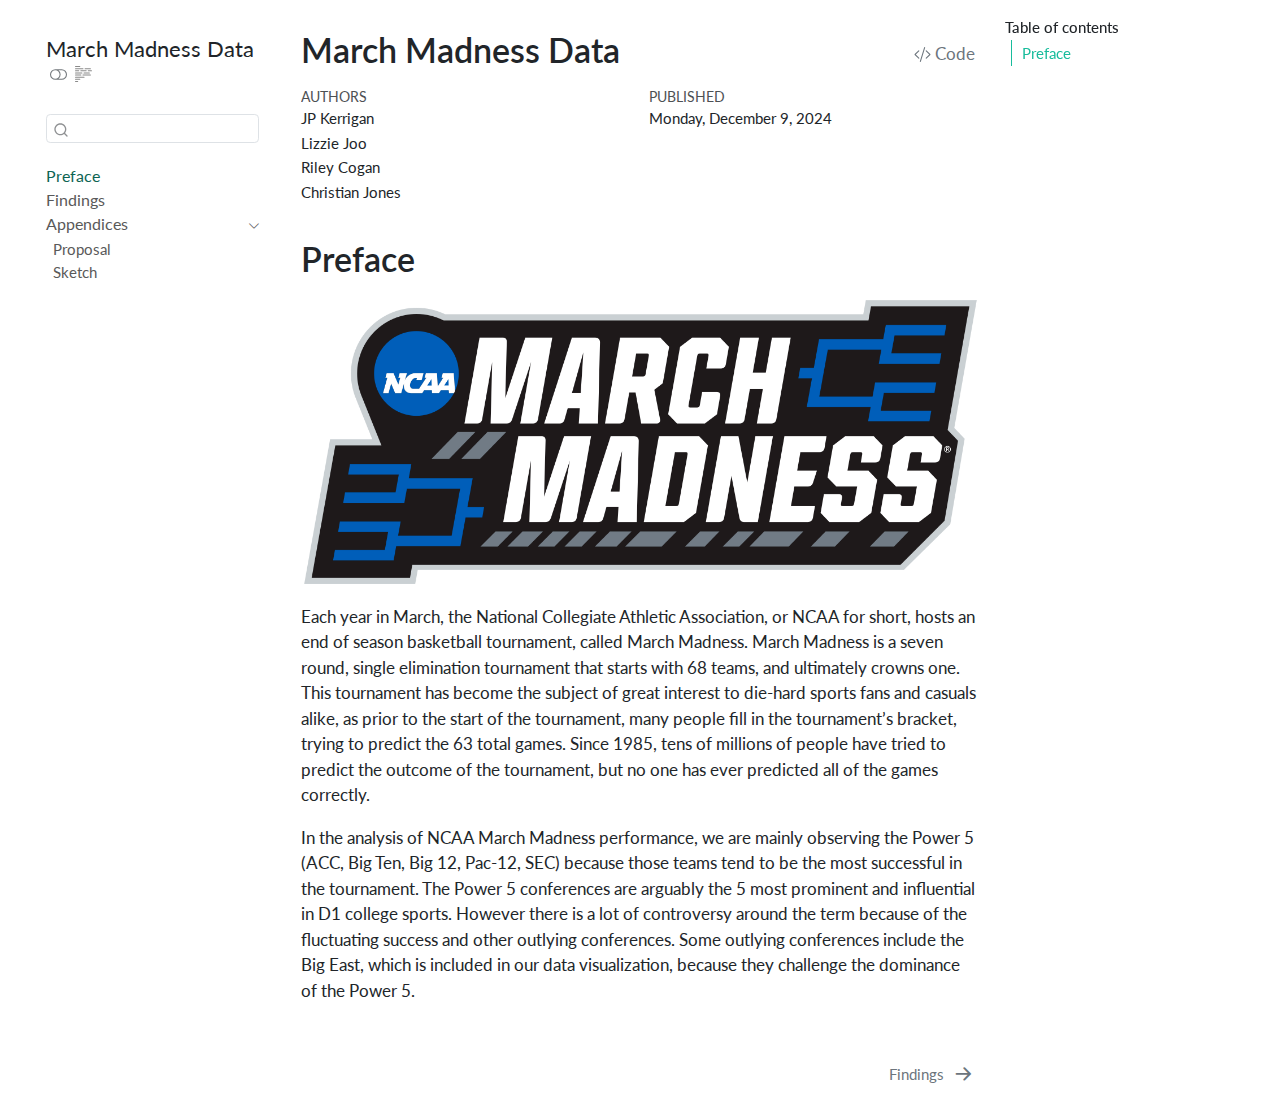
==== docs/index.html @ 15222c68 "final" ====
<!DOCTYPE html>
<html xmlns="http://www.w3.org/1999/xhtml" lang="en" xml:lang="en"><head>

<meta charset="utf-8">
<meta name="generator" content="quarto-1.5.57">

<meta name="viewport" content="width=device-width, initial-scale=1.0, user-scalable=yes">

<meta name="author" content="JP Kerrigan">
<meta name="author" content="Lizzie Joo">
<meta name="author" content="Riley Cogan">
<meta name="author" content="Christian Jones">

<title>March Madness Data</title>
<style>
code{white-space: pre-wrap;}
span.smallcaps{font-variant: small-caps;}
div.columns{display: flex; gap: min(4vw, 1.5em);}
div.column{flex: auto; overflow-x: auto;}
div.hanging-indent{margin-left: 1.5em; text-indent: -1.5em;}
ul.task-list{list-style: none;}
ul.task-list li input[type="checkbox"] {
  width: 0.8em;
  margin: 0 0.8em 0.2em -1em; /* quarto-specific, see https://github.com/quarto-dev/quarto-cli/issues/4556 */ 
  vertical-align: middle;
}
/* CSS for syntax highlighting */
pre > code.sourceCode { white-space: pre; position: relative; }
pre > code.sourceCode > span { line-height: 1.25; }
pre > code.sourceCode > span:empty { height: 1.2em; }
.sourceCode { overflow: visible; }
code.sourceCode > span { color: inherit; text-decoration: inherit; }
div.sourceCode { margin: 1em 0; }
pre.sourceCode { margin: 0; }
@media screen {
div.sourceCode { overflow: auto; }
}
@media print {
pre > code.sourceCode { white-space: pre-wrap; }
pre > code.sourceCode > span { display: inline-block; text-indent: -5em; padding-left: 5em; }
}
pre.numberSource code
  { counter-reset: source-line 0; }
pre.numberSource code > span
  { position: relative; left: -4em; counter-increment: source-line; }
pre.numberSource code > span > a:first-child::before
  { content: counter(source-line);
    position: relative; left: -1em; text-align: right; vertical-align: baseline;
    border: none; display: inline-block;
    -webkit-touch-callout: none; -webkit-user-select: none;
    -khtml-user-select: none; -moz-user-select: none;
    -ms-user-select: none; user-select: none;
    padding: 0 4px; width: 4em;
  }
pre.numberSource { margin-left: 3em;  padding-left: 4px; }
div.sourceCode
  {   }
@media screen {
pre > code.sourceCode > span > a:first-child::before { text-decoration: underline; }
}
</style>


<script src="site_libs/quarto-nav/quarto-nav.js"></script>
<script src="site_libs/quarto-nav/headroom.min.js"></script>
<script src="site_libs/clipboard/clipboard.min.js"></script>
<script src="site_libs/quarto-search/autocomplete.umd.js"></script>
<script src="site_libs/quarto-search/fuse.min.js"></script>
<script src="site_libs/quarto-search/quarto-search.js"></script>
<meta name="quarto:offset" content="./">
<link href="./report.html" rel="next">
<script src="site_libs/quarto-html/quarto.js"></script>
<script src="site_libs/quarto-html/popper.min.js"></script>
<script src="site_libs/quarto-html/tippy.umd.min.js"></script>
<script src="site_libs/quarto-html/anchor.min.js"></script>
<link href="site_libs/quarto-html/tippy.css" rel="stylesheet">
<link href="site_libs/quarto-html/quarto-syntax-highlighting.css" rel="stylesheet" class="quarto-color-scheme" id="quarto-text-highlighting-styles">
<link href="site_libs/quarto-html/quarto-syntax-highlighting-dark.css" rel="prefetch" class="quarto-color-scheme quarto-color-alternate" id="quarto-text-highlighting-styles">
<script src="site_libs/bootstrap/bootstrap.min.js"></script>
<link href="site_libs/bootstrap/bootstrap-icons.css" rel="stylesheet">
<link href="site_libs/bootstrap/bootstrap.min.css" rel="stylesheet" class="quarto-color-scheme" id="quarto-bootstrap" data-mode="light">
<link href="site_libs/bootstrap/bootstrap-dark.min.css" rel="prefetch" class="quarto-color-scheme quarto-color-alternate" id="quarto-bootstrap" data-mode="dark">
<script id="quarto-search-options" type="application/json">{
  "location": "sidebar",
  "copy-button": false,
  "collapse-after": 3,
  "panel-placement": "start",
  "type": "textbox",
  "limit": 50,
  "keyboard-shortcut": [
    "f",
    "/",
    "s"
  ],
  "show-item-context": false,
  "language": {
    "search-no-results-text": "No results",
    "search-matching-documents-text": "matching documents",
    "search-copy-link-title": "Copy link to search",
    "search-hide-matches-text": "Hide additional matches",
    "search-more-match-text": "more match in this document",
    "search-more-matches-text": "more matches in this document",
    "search-clear-button-title": "Clear",
    "search-text-placeholder": "",
    "search-detached-cancel-button-title": "Cancel",
    "search-submit-button-title": "Submit",
    "search-label": "Search"
  }
}</script>


</head>

<body class="nav-sidebar floating">

<div id="quarto-search-results"></div>
  <header id="quarto-header" class="headroom fixed-top">
  <nav class="quarto-secondary-nav">
    <div class="container-fluid d-flex">
      <button type="button" class="quarto-btn-toggle btn" data-bs-toggle="collapse" role="button" data-bs-target=".quarto-sidebar-collapse-item" aria-controls="quarto-sidebar" aria-expanded="false" aria-label="Toggle sidebar navigation" onclick="if (window.quartoToggleHeadroom) { window.quartoToggleHeadroom(); }">
        <i class="bi bi-layout-text-sidebar-reverse"></i>
      </button>
        <nav class="quarto-page-breadcrumbs" aria-label="breadcrumb"><ol class="breadcrumb"><li class="breadcrumb-item"><a href="./index.html">Preface</a></li></ol></nav>
        <a class="flex-grow-1" role="navigation" data-bs-toggle="collapse" data-bs-target=".quarto-sidebar-collapse-item" aria-controls="quarto-sidebar" aria-expanded="false" aria-label="Toggle sidebar navigation" onclick="if (window.quartoToggleHeadroom) { window.quartoToggleHeadroom(); }">      
        </a>
      <button type="button" class="btn quarto-search-button" aria-label="Search" onclick="window.quartoOpenSearch();">
        <i class="bi bi-search"></i>
      </button>
    </div>
  </nav>
</header>
<!-- content -->
<div id="quarto-content" class="quarto-container page-columns page-rows-contents page-layout-article">
<!-- sidebar -->
  <nav id="quarto-sidebar" class="sidebar collapse collapse-horizontal quarto-sidebar-collapse-item sidebar-navigation floating overflow-auto">
    <div class="pt-lg-2 mt-2 text-left sidebar-header">
    <div class="sidebar-title mb-0 py-0">
      <a href="./">March Madness Data</a> 
        <div class="sidebar-tools-main">
  <a href="" class="quarto-color-scheme-toggle quarto-navigation-tool  px-1" onclick="window.quartoToggleColorScheme(); return false;" title="Toggle dark mode"><i class="bi"></i></a>
  <a href="" class="quarto-reader-toggle quarto-navigation-tool px-1" onclick="window.quartoToggleReader(); return false;" title="Toggle reader mode">
  <div class="quarto-reader-toggle-btn">
  <i class="bi"></i>
  </div>
</a>
</div>
    </div>
      </div>
        <div class="mt-2 flex-shrink-0 align-items-center">
        <div class="sidebar-search">
        <div id="quarto-search" class="" title="Search"></div>
        </div>
        </div>
    <div class="sidebar-menu-container"> 
    <ul class="list-unstyled mt-1">
        <li class="sidebar-item">
  <div class="sidebar-item-container"> 
  <a href="./index.html" class="sidebar-item-text sidebar-link active">
 <span class="menu-text">Preface</span></a>
  </div>
</li>
        <li class="sidebar-item">
  <div class="sidebar-item-container"> 
  <a href="./report.html" class="sidebar-item-text sidebar-link">
 <span class="menu-text">Findings</span></a>
  </div>
</li>
        <li class="sidebar-item sidebar-item-section">
      <div class="sidebar-item-container"> 
            <a class="sidebar-item-text sidebar-link text-start" data-bs-toggle="collapse" data-bs-target="#quarto-sidebar-section-1" role="navigation" aria-expanded="true">
 <span class="menu-text">Appendices</span></a>
          <a class="sidebar-item-toggle text-start" data-bs-toggle="collapse" data-bs-target="#quarto-sidebar-section-1" role="navigation" aria-expanded="true" aria-label="Toggle section">
            <i class="bi bi-chevron-right ms-2"></i>
          </a> 
      </div>
      <ul id="quarto-sidebar-section-1" class="collapse list-unstyled sidebar-section depth1 show">  
          <li class="sidebar-item">
  <div class="sidebar-item-container"> 
  <a href="./proposal.html" class="sidebar-item-text sidebar-link">
 <span class="menu-text">Proposal</span></a>
  </div>
</li>
          <li class="sidebar-item">
  <div class="sidebar-item-container"> 
  <a href="./sketch.html" class="sidebar-item-text sidebar-link">
 <span class="menu-text">Sketch</span></a>
  </div>
</li>
      </ul>
  </li>
    </ul>
    </div>
</nav>
<div id="quarto-sidebar-glass" class="quarto-sidebar-collapse-item" data-bs-toggle="collapse" data-bs-target=".quarto-sidebar-collapse-item"></div>
<!-- margin-sidebar -->
    <div id="quarto-margin-sidebar" class="sidebar margin-sidebar">
        <nav id="TOC" role="doc-toc" class="toc-active">
    <h2 id="toc-title">Table of contents</h2>
   
  <ul>
  <li><a href="#preface" id="toc-preface" class="nav-link active" data-scroll-target="#preface">Preface</a></li>
  </ul>
</nav>
    </div>
<!-- main -->
<main class="content" id="quarto-document-content">

<header id="title-block-header" class="quarto-title-block default">
<div class="quarto-title">
<div class="quarto-title-block"><div><h1 class="title">March Madness Data</h1><button type="button" class="btn code-tools-button" id="quarto-code-tools-source"><i class="bi"></i> Code</button></div></div>
</div>



<div class="quarto-title-meta">

    <div>
    <div class="quarto-title-meta-heading">Authors</div>
    <div class="quarto-title-meta-contents">
             <p>JP Kerrigan </p>
             <p>Lizzie Joo </p>
             <p>Riley Cogan </p>
             <p>Christian Jones </p>
          </div>
  </div>
    
    <div>
    <div class="quarto-title-meta-heading">Published</div>
    <div class="quarto-title-meta-contents">
      <p class="date">Monday, December 9, 2024</p>
    </div>
  </div>
  
    
  </div>
  


</header>


<section id="preface" class="level1 unnumbered">
<h1 class="unnumbered">Preface</h1>
<p><img src="madness.png" class="img-fluid"></p>
<p>Each year in March, the National Collegiate Athletic Association, or NCAA for short, hosts an end of season basketball tournament, called March Madness. March Madness is a seven round, single elimination tournament that starts with 68 teams, and ultimately crowns one. This tournament has become the subject of great interest to die-hard sports fans and casuals alike, as prior to the start of the tournament, many people fill in the tournament’s bracket, trying to predict the 63 total games. Since 1985, tens of millions of people have tried to predict the outcome of the tournament, but no one has ever predicted all of the games correctly.</p>
<p>In the analysis of NCAA March Madness performance, we are mainly observing the Power 5 (ACC, Big Ten, Big 12, Pac-12, SEC) because those teams tend to be the most successful in the tournament. The Power 5 conferences are arguably the 5 most prominent and influential in D1 college sports. However there is a lot of controversy around the term because of the fluctuating success and other outlying conferences. Some outlying conferences include the Big East, which is included in our data visualization, because they challenge the dominance of the Power 5.</p>


<!-- -->

</section>

</main> <!-- /main -->
<script id="quarto-html-after-body" type="application/javascript">
window.document.addEventListener("DOMContentLoaded", function (event) {
  const toggleBodyColorMode = (bsSheetEl) => {
    const mode = bsSheetEl.getAttribute("data-mode");
    const bodyEl = window.document.querySelector("body");
    if (mode === "dark") {
      bodyEl.classList.add("quarto-dark");
      bodyEl.classList.remove("quarto-light");
    } else {
      bodyEl.classList.add("quarto-light");
      bodyEl.classList.remove("quarto-dark");
    }
  }
  const toggleBodyColorPrimary = () => {
    const bsSheetEl = window.document.querySelector("link#quarto-bootstrap");
    if (bsSheetEl) {
      toggleBodyColorMode(bsSheetEl);
    }
  }
  toggleBodyColorPrimary();  
  const disableStylesheet = (stylesheets) => {
    for (let i=0; i < stylesheets.length; i++) {
      const stylesheet = stylesheets[i];
      stylesheet.rel = 'prefetch';
    }
  }
  const enableStylesheet = (stylesheets) => {
    for (let i=0; i < stylesheets.length; i++) {
      const stylesheet = stylesheets[i];
      stylesheet.rel = 'stylesheet';
    }
  }
  const manageTransitions = (selector, allowTransitions) => {
    const els = window.document.querySelectorAll(selector);
    for (let i=0; i < els.length; i++) {
      const el = els[i];
      if (allowTransitions) {
        el.classList.remove('notransition');
      } else {
        el.classList.add('notransition');
      }
    }
  }
  const toggleGiscusIfUsed = (isAlternate, darkModeDefault) => {
    const baseTheme = document.querySelector('#giscus-base-theme')?.value ?? 'light';
    const alternateTheme = document.querySelector('#giscus-alt-theme')?.value ?? 'dark';
    let newTheme = '';
    if(darkModeDefault) {
      newTheme = isAlternate ? baseTheme : alternateTheme;
    } else {
      newTheme = isAlternate ? alternateTheme : baseTheme;
    }
    const changeGiscusTheme = () => {
      // From: https://github.com/giscus/giscus/issues/336
      const sendMessage = (message) => {
        const iframe = document.querySelector('iframe.giscus-frame');
        if (!iframe) return;
        iframe.contentWindow.postMessage({ giscus: message }, 'https://giscus.app');
      }
      sendMessage({
        setConfig: {
          theme: newTheme
        }
      });
    }
    const isGiscussLoaded = window.document.querySelector('iframe.giscus-frame') !== null;
    if (isGiscussLoaded) {
      changeGiscusTheme();
    }
  }
  const toggleColorMode = (alternate) => {
    // Switch the stylesheets
    const alternateStylesheets = window.document.querySelectorAll('link.quarto-color-scheme.quarto-color-alternate');
    manageTransitions('#quarto-margin-sidebar .nav-link', false);
    if (alternate) {
      enableStylesheet(alternateStylesheets);
      for (const sheetNode of alternateStylesheets) {
        if (sheetNode.id === "quarto-bootstrap") {
          toggleBodyColorMode(sheetNode);
        }
      }
    } else {
      disableStylesheet(alternateStylesheets);
      toggleBodyColorPrimary();
    }
    manageTransitions('#quarto-margin-sidebar .nav-link', true);
    // Switch the toggles
    const toggles = window.document.querySelectorAll('.quarto-color-scheme-toggle');
    for (let i=0; i < toggles.length; i++) {
      const toggle = toggles[i];
      if (toggle) {
        if (alternate) {
          toggle.classList.add("alternate");     
        } else {
          toggle.classList.remove("alternate");
        }
      }
    }
    // Hack to workaround the fact that safari doesn't
    // properly recolor the scrollbar when toggling (#1455)
    if (navigator.userAgent.indexOf('Safari') > 0 && navigator.userAgent.indexOf('Chrome') == -1) {
      manageTransitions("body", false);
      window.scrollTo(0, 1);
      setTimeout(() => {
        window.scrollTo(0, 0);
        manageTransitions("body", true);
      }, 40);  
    }
  }
  const isFileUrl = () => { 
    return window.location.protocol === 'file:';
  }
  const hasAlternateSentinel = () => {  
    let styleSentinel = getColorSchemeSentinel();
    if (styleSentinel !== null) {
      return styleSentinel === "alternate";
    } else {
      return false;
    }
  }
  const setStyleSentinel = (alternate) => {
    const value = alternate ? "alternate" : "default";
    if (!isFileUrl()) {
      window.localStorage.setItem("quarto-color-scheme", value);
    } else {
      localAlternateSentinel = value;
    }
  }
  const getColorSchemeSentinel = () => {
    if (!isFileUrl()) {
      const storageValue = window.localStorage.getItem("quarto-color-scheme");
      return storageValue != null ? storageValue : localAlternateSentinel;
    } else {
      return localAlternateSentinel;
    }
  }
  const darkModeDefault = false;
  let localAlternateSentinel = darkModeDefault ? 'alternate' : 'default';
  // Dark / light mode switch
  window.quartoToggleColorScheme = () => {
    // Read the current dark / light value 
    let toAlternate = !hasAlternateSentinel();
    toggleColorMode(toAlternate);
    setStyleSentinel(toAlternate);
    toggleGiscusIfUsed(toAlternate, darkModeDefault);
  };
  // Ensure there is a toggle, if there isn't float one in the top right
  if (window.document.querySelector('.quarto-color-scheme-toggle') === null) {
    const a = window.document.createElement('a');
    a.classList.add('top-right');
    a.classList.add('quarto-color-scheme-toggle');
    a.href = "";
    a.onclick = function() { try { window.quartoToggleColorScheme(); } catch {} return false; };
    const i = window.document.createElement("i");
    i.classList.add('bi');
    a.appendChild(i);
    window.document.body.appendChild(a);
  }
  // Switch to dark mode if need be
  if (hasAlternateSentinel()) {
    toggleColorMode(true);
  } else {
    toggleColorMode(false);
  }
  const icon = "";
  const anchorJS = new window.AnchorJS();
  anchorJS.options = {
    placement: 'right',
    icon: icon
  };
  anchorJS.add('.anchored');
  const isCodeAnnotation = (el) => {
    for (const clz of el.classList) {
      if (clz.startsWith('code-annotation-')) {                     
        return true;
      }
    }
    return false;
  }
  const onCopySuccess = function(e) {
    // button target
    const button = e.trigger;
    // don't keep focus
    button.blur();
    // flash "checked"
    button.classList.add('code-copy-button-checked');
    var currentTitle = button.getAttribute("title");
    button.setAttribute("title", "Copied!");
    let tooltip;
    if (window.bootstrap) {
      button.setAttribute("data-bs-toggle", "tooltip");
      button.setAttribute("data-bs-placement", "left");
      button.setAttribute("data-bs-title", "Copied!");
      tooltip = new bootstrap.Tooltip(button, 
        { trigger: "manual", 
          customClass: "code-copy-button-tooltip",
          offset: [0, -8]});
      tooltip.show();    
    }
    setTimeout(function() {
      if (tooltip) {
        tooltip.hide();
        button.removeAttribute("data-bs-title");
        button.removeAttribute("data-bs-toggle");
        button.removeAttribute("data-bs-placement");
      }
      button.setAttribute("title", currentTitle);
      button.classList.remove('code-copy-button-checked');
    }, 1000);
    // clear code selection
    e.clearSelection();
  }
  const getTextToCopy = function(trigger) {
      const codeEl = trigger.previousElementSibling.cloneNode(true);
      for (const childEl of codeEl.children) {
        if (isCodeAnnotation(childEl)) {
          childEl.remove();
        }
      }
      return codeEl.innerText;
  }
  const clipboard = new window.ClipboardJS('.code-copy-button:not([data-in-quarto-modal])', {
    text: getTextToCopy
  });
  clipboard.on('success', onCopySuccess);
  if (window.document.getElementById('quarto-embedded-source-code-modal')) {
    // For code content inside modals, clipBoardJS needs to be initialized with a container option
    // TODO: Check when it could be a function (https://github.com/zenorocha/clipboard.js/issues/860)
    const clipboardModal = new window.ClipboardJS('.code-copy-button[data-in-quarto-modal]', {
      text: getTextToCopy,
      container: window.document.getElementById('quarto-embedded-source-code-modal')
    });
    clipboardModal.on('success', onCopySuccess);
  }
  const viewSource = window.document.getElementById('quarto-view-source') ||
                     window.document.getElementById('quarto-code-tools-source');
  if (viewSource) {
    const sourceUrl = viewSource.getAttribute("data-quarto-source-url");
    viewSource.addEventListener("click", function(e) {
      if (sourceUrl) {
        // rstudio viewer pane
        if (/\bcapabilities=\b/.test(window.location)) {
          window.open(sourceUrl);
        } else {
          window.location.href = sourceUrl;
        }
      } else {
        const modal = new bootstrap.Modal(document.getElementById('quarto-embedded-source-code-modal'));
        modal.show();
      }
      return false;
    });
  }
  function toggleCodeHandler(show) {
    return function(e) {
      const detailsSrc = window.document.querySelectorAll(".cell > details > .sourceCode");
      for (let i=0; i<detailsSrc.length; i++) {
        const details = detailsSrc[i].parentElement;
        if (show) {
          details.open = true;
        } else {
          details.removeAttribute("open");
        }
      }
      const cellCodeDivs = window.document.querySelectorAll(".cell > .sourceCode");
      const fromCls = show ? "hidden" : "unhidden";
      const toCls = show ? "unhidden" : "hidden";
      for (let i=0; i<cellCodeDivs.length; i++) {
        const codeDiv = cellCodeDivs[i];
        if (codeDiv.classList.contains(fromCls)) {
          codeDiv.classList.remove(fromCls);
          codeDiv.classList.add(toCls);
        } 
      }
      return false;
    }
  }
  const hideAllCode = window.document.getElementById("quarto-hide-all-code");
  if (hideAllCode) {
    hideAllCode.addEventListener("click", toggleCodeHandler(false));
  }
  const showAllCode = window.document.getElementById("quarto-show-all-code");
  if (showAllCode) {
    showAllCode.addEventListener("click", toggleCodeHandler(true));
  }
    var localhostRegex = new RegExp(/^(?:http|https):\/\/localhost\:?[0-9]*\//);
    var mailtoRegex = new RegExp(/^mailto:/);
      var filterRegex = new RegExp('/' + window.location.host + '/');
    var isInternal = (href) => {
        return filterRegex.test(href) || localhostRegex.test(href) || mailtoRegex.test(href);
    }
    // Inspect non-navigation links and adorn them if external
 	var links = window.document.querySelectorAll('a[href]:not(.nav-link):not(.navbar-brand):not(.toc-action):not(.sidebar-link):not(.sidebar-item-toggle):not(.pagination-link):not(.no-external):not([aria-hidden]):not(.dropdown-item):not(.quarto-navigation-tool):not(.about-link)');
    for (var i=0; i<links.length; i++) {
      const link = links[i];
      if (!isInternal(link.href)) {
        // undo the damage that might have been done by quarto-nav.js in the case of
        // links that we want to consider external
        if (link.dataset.originalHref !== undefined) {
          link.href = link.dataset.originalHref;
        }
      }
    }
  function tippyHover(el, contentFn, onTriggerFn, onUntriggerFn) {
    const config = {
      allowHTML: true,
      maxWidth: 500,
      delay: 100,
      arrow: false,
      appendTo: function(el) {
          return el.parentElement;
      },
      interactive: true,
      interactiveBorder: 10,
      theme: 'quarto',
      placement: 'bottom-start',
    };
    if (contentFn) {
      config.content = contentFn;
    }
    if (onTriggerFn) {
      config.onTrigger = onTriggerFn;
    }
    if (onUntriggerFn) {
      config.onUntrigger = onUntriggerFn;
    }
    window.tippy(el, config); 
  }
  const noterefs = window.document.querySelectorAll('a[role="doc-noteref"]');
  for (var i=0; i<noterefs.length; i++) {
    const ref = noterefs[i];
    tippyHover(ref, function() {
      // use id or data attribute instead here
      let href = ref.getAttribute('data-footnote-href') || ref.getAttribute('href');
      try { href = new URL(href).hash; } catch {}
      const id = href.replace(/^#\/?/, "");
      const note = window.document.getElementById(id);
      if (note) {
        return note.innerHTML;
      } else {
        return "";
      }
    });
  }
  const xrefs = window.document.querySelectorAll('a.quarto-xref');
  const processXRef = (id, note) => {
    // Strip column container classes
    const stripColumnClz = (el) => {
      el.classList.remove("page-full", "page-columns");
      if (el.children) {
        for (const child of el.children) {
          stripColumnClz(child);
        }
      }
    }
    stripColumnClz(note)
    if (id === null || id.startsWith('sec-')) {
      // Special case sections, only their first couple elements
      const container = document.createElement("div");
      if (note.children && note.children.length > 2) {
        container.appendChild(note.children[0].cloneNode(true));
        for (let i = 1; i < note.children.length; i++) {
          const child = note.children[i];
          if (child.tagName === "P" && child.innerText === "") {
            continue;
          } else {
            container.appendChild(child.cloneNode(true));
            break;
          }
        }
        if (window.Quarto?.typesetMath) {
          window.Quarto.typesetMath(container);
        }
        return container.innerHTML
      } else {
        if (window.Quarto?.typesetMath) {
          window.Quarto.typesetMath(note);
        }
        return note.innerHTML;
      }
    } else {
      // Remove any anchor links if they are present
      const anchorLink = note.querySelector('a.anchorjs-link');
      if (anchorLink) {
        anchorLink.remove();
      }
      if (window.Quarto?.typesetMath) {
        window.Quarto.typesetMath(note);
      }
      // TODO in 1.5, we should make sure this works without a callout special case
      if (note.classList.contains("callout")) {
        return note.outerHTML;
      } else {
        return note.innerHTML;
      }
    }
  }
  for (var i=0; i<xrefs.length; i++) {
    const xref = xrefs[i];
    tippyHover(xref, undefined, function(instance) {
      instance.disable();
      let url = xref.getAttribute('href');
      let hash = undefined; 
      if (url.startsWith('#')) {
        hash = url;
      } else {
        try { hash = new URL(url).hash; } catch {}
      }
      if (hash) {
        const id = hash.replace(/^#\/?/, "");
        const note = window.document.getElementById(id);
        if (note !== null) {
          try {
            const html = processXRef(id, note.cloneNode(true));
            instance.setContent(html);
          } finally {
            instance.enable();
            instance.show();
          }
        } else {
          // See if we can fetch this
          fetch(url.split('#')[0])
          .then(res => res.text())
          .then(html => {
            const parser = new DOMParser();
            const htmlDoc = parser.parseFromString(html, "text/html");
            const note = htmlDoc.getElementById(id);
            if (note !== null) {
              const html = processXRef(id, note);
              instance.setContent(html);
            } 
          }).finally(() => {
            instance.enable();
            instance.show();
          });
        }
      } else {
        // See if we can fetch a full url (with no hash to target)
        // This is a special case and we should probably do some content thinning / targeting
        fetch(url)
        .then(res => res.text())
        .then(html => {
          const parser = new DOMParser();
          const htmlDoc = parser.parseFromString(html, "text/html");
          const note = htmlDoc.querySelector('main.content');
          if (note !== null) {
            // This should only happen for chapter cross references
            // (since there is no id in the URL)
            // remove the first header
            if (note.children.length > 0 && note.children[0].tagName === "HEADER") {
              note.children[0].remove();
            }
            const html = processXRef(null, note);
            instance.setContent(html);
          } 
        }).finally(() => {
          instance.enable();
          instance.show();
        });
      }
    }, function(instance) {
    });
  }
      let selectedAnnoteEl;
      const selectorForAnnotation = ( cell, annotation) => {
        let cellAttr = 'data-code-cell="' + cell + '"';
        let lineAttr = 'data-code-annotation="' +  annotation + '"';
        const selector = 'span[' + cellAttr + '][' + lineAttr + ']';
        return selector;
      }
      const selectCodeLines = (annoteEl) => {
        const doc = window.document;
        const targetCell = annoteEl.getAttribute("data-target-cell");
        const targetAnnotation = annoteEl.getAttribute("data-target-annotation");
        const annoteSpan = window.document.querySelector(selectorForAnnotation(targetCell, targetAnnotation));
        const lines = annoteSpan.getAttribute("data-code-lines").split(",");
        const lineIds = lines.map((line) => {
          return targetCell + "-" + line;
        })
        let top = null;
        let height = null;
        let parent = null;
        if (lineIds.length > 0) {
            //compute the position of the single el (top and bottom and make a div)
            const el = window.document.getElementById(lineIds[0]);
            top = el.offsetTop;
            height = el.offsetHeight;
            parent = el.parentElement.parentElement;
          if (lineIds.length > 1) {
            const lastEl = window.document.getElementById(lineIds[lineIds.length - 1]);
            const bottom = lastEl.offsetTop + lastEl.offsetHeight;
            height = bottom - top;
          }
          if (top !== null && height !== null && parent !== null) {
            // cook up a div (if necessary) and position it 
            let div = window.document.getElementById("code-annotation-line-highlight");
            if (div === null) {
              div = window.document.createElement("div");
              div.setAttribute("id", "code-annotation-line-highlight");
              div.style.position = 'absolute';
              parent.appendChild(div);
            }
            div.style.top = top - 2 + "px";
            div.style.height = height + 4 + "px";
            div.style.left = 0;
            let gutterDiv = window.document.getElementById("code-annotation-line-highlight-gutter");
            if (gutterDiv === null) {
              gutterDiv = window.document.createElement("div");
              gutterDiv.setAttribute("id", "code-annotation-line-highlight-gutter");
              gutterDiv.style.position = 'absolute';
              const codeCell = window.document.getElementById(targetCell);
              const gutter = codeCell.querySelector('.code-annotation-gutter');
              gutter.appendChild(gutterDiv);
            }
            gutterDiv.style.top = top - 2 + "px";
            gutterDiv.style.height = height + 4 + "px";
          }
          selectedAnnoteEl = annoteEl;
        }
      };
      const unselectCodeLines = () => {
        const elementsIds = ["code-annotation-line-highlight", "code-annotation-line-highlight-gutter"];
        elementsIds.forEach((elId) => {
          const div = window.document.getElementById(elId);
          if (div) {
            div.remove();
          }
        });
        selectedAnnoteEl = undefined;
      };
        // Handle positioning of the toggle
    window.addEventListener(
      "resize",
      throttle(() => {
        elRect = undefined;
        if (selectedAnnoteEl) {
          selectCodeLines(selectedAnnoteEl);
        }
      }, 10)
    );
    function throttle(fn, ms) {
    let throttle = false;
    let timer;
      return (...args) => {
        if(!throttle) { // first call gets through
            fn.apply(this, args);
            throttle = true;
        } else { // all the others get throttled
            if(timer) clearTimeout(timer); // cancel #2
            timer = setTimeout(() => {
              fn.apply(this, args);
              timer = throttle = false;
            }, ms);
        }
      };
    }
      // Attach click handler to the DT
      const annoteDls = window.document.querySelectorAll('dt[data-target-cell]');
      for (const annoteDlNode of annoteDls) {
        annoteDlNode.addEventListener('click', (event) => {
          const clickedEl = event.target;
          if (clickedEl !== selectedAnnoteEl) {
            unselectCodeLines();
            const activeEl = window.document.querySelector('dt[data-target-cell].code-annotation-active');
            if (activeEl) {
              activeEl.classList.remove('code-annotation-active');
            }
            selectCodeLines(clickedEl);
            clickedEl.classList.add('code-annotation-active');
          } else {
            // Unselect the line
            unselectCodeLines();
            clickedEl.classList.remove('code-annotation-active');
          }
        });
      }
  const findCites = (el) => {
    const parentEl = el.parentElement;
    if (parentEl) {
      const cites = parentEl.dataset.cites;
      if (cites) {
        return {
          el,
          cites: cites.split(' ')
        };
      } else {
        return findCites(el.parentElement)
      }
    } else {
      return undefined;
    }
  };
  var bibliorefs = window.document.querySelectorAll('a[role="doc-biblioref"]');
  for (var i=0; i<bibliorefs.length; i++) {
    const ref = bibliorefs[i];
    const citeInfo = findCites(ref);
    if (citeInfo) {
      tippyHover(citeInfo.el, function() {
        var popup = window.document.createElement('div');
        citeInfo.cites.forEach(function(cite) {
          var citeDiv = window.document.createElement('div');
          citeDiv.classList.add('hanging-indent');
          citeDiv.classList.add('csl-entry');
          var biblioDiv = window.document.getElementById('ref-' + cite);
          if (biblioDiv) {
            citeDiv.innerHTML = biblioDiv.innerHTML;
          }
          popup.appendChild(citeDiv);
        });
        return popup.innerHTML;
      });
    }
  }
});
</script>
<nav class="page-navigation">
  <div class="nav-page nav-page-previous">
  </div>
  <div class="nav-page nav-page-next">
      <a href="./report.html" class="pagination-link" aria-label="Findings">
        <span class="nav-page-text">Findings</span> <i class="bi bi-arrow-right-short"></i>
      </a>
  </div>
</nav><div class="modal fade" id="quarto-embedded-source-code-modal" tabindex="-1" aria-labelledby="quarto-embedded-source-code-modal-label" aria-hidden="true"><div class="modal-dialog modal-dialog-scrollable"><div class="modal-content"><div class="modal-header"><h5 class="modal-title" id="quarto-embedded-source-code-modal-label">Source Code</h5><button class="btn-close" data-bs-dismiss="modal"></button></div><div class="modal-body"><div class="">
<div class="sourceCode" id="cb1" data-shortcodes="false"><pre class="sourceCode numberSource markdown number-lines code-with-copy"><code class="sourceCode markdown"><span id="cb1-1"><a href="#cb1-1"></a><span class="fu"># Preface {.unnumbered}</span></span>
<span id="cb1-2"><a href="#cb1-2"></a></span>
<span id="cb1-3"><a href="#cb1-3"></a></span>
<span id="cb1-4"><a href="#cb1-4"></a><span class="al">![](madness.png)</span></span>
<span id="cb1-5"><a href="#cb1-5"></a></span>
<span id="cb1-6"><a href="#cb1-6"></a></span>
<span id="cb1-7"><a href="#cb1-7"></a>Each year in March, the National Collegiate Athletic Association, or NCAA for short, hosts an end of season basketball tournament, called March Madness. March Madness is a seven round, single elimination tournament that starts with 68 teams, and ultimately crowns one. This tournament has become the subject of great interest to die-hard sports fans and casuals alike, as prior to the start of the tournament, many people fill in the tournament’s bracket, trying to predict the 63 total games. Since 1985, tens of millions of people have tried to predict the outcome of the tournament, but no one has ever predicted all of the games correctly. </span>
<span id="cb1-8"><a href="#cb1-8"></a></span>
<span id="cb1-9"><a href="#cb1-9"></a>In the analysis of NCAA March Madness performance, we are mainly observing the Power 5 (ACC, Big Ten, Big 12, Pac-12, SEC) because those teams tend to be the most successful in the tournament. The Power 5 conferences are arguably the 5 most prominent and influential in D1 college sports. However there is a lot of controversy around the term because of the fluctuating success and other outlying conferences. Some outlying conferences include the Big East, which is included in our data visualization, because they challenge the dominance of the Power 5. </span></code><button title="Copy to Clipboard" class="code-copy-button" data-in-quarto-modal=""><i class="bi"></i></button></pre></div>
</div></div></div></div></div>
</div> <!-- /content -->




</body></html>
---- docs/site_libs/quarto-html/tippy.css ----
.tippy-box[data-animation=fade][data-state=hidden]{opacity:0}[data-tippy-root]{max-width:calc(100vw - 10px)}.tippy-box{position:relative;background-color:#333;color:#fff;border-radius:4px;font-size:14px;line-height:1.4;white-space:normal;outline:0;transition-property:transform,visibility,opacity}.tippy-box[data-placement^=top]>.tippy-arrow{bottom:0}.tippy-box[data-placement^=top]>.tippy-arrow:before{bottom:-7px;left:0;border-width:8px 8px 0;border-top-color:initial;transform-origin:center top}.tippy-box[data-placement^=bottom]>.tippy-arrow{top:0}.tippy-box[data-placement^=bottom]>.tippy-arrow:before{top:-7px;left:0;border-width:0 8px 8px;border-bottom-color:initial;transform-origin:center bottom}.tippy-box[data-placement^=left]>.tippy-arrow{right:0}.tippy-box[data-placement^=left]>.tippy-arrow:before{border-width:8px 0 8px 8px;border-left-color:initial;right:-7px;transform-origin:center left}.tippy-box[data-placement^=right]>.tippy-arrow{left:0}.tippy-box[data-placement^=right]>.tippy-arrow:before{left:-7px;border-width:8px 8px 8px 0;border-right-color:initial;transform-origin:center right}.tippy-box[data-inertia][data-state=visible]{transition-timing-function:cubic-bezier(.54,1.5,.38,1.11)}.tippy-arrow{width:16px;height:16px;color:#333}.tippy-arrow:before{content:"";position:absolute;border-color:transparent;border-style:solid}.tippy-content{position:relative;padding:5px 9px;z-index:1}
---- docs/site_libs/quarto-html/quarto-syntax-highlighting.css ----
/* quarto syntax highlight colors */
:root {
  --quarto-hl-ot-color: #003B4F;
  --quarto-hl-at-color: #657422;
  --quarto-hl-ss-color: #20794D;
  --quarto-hl-an-color: #5E5E5E;
  --quarto-hl-fu-color: #4758AB;
  --quarto-hl-st-color: #20794D;
  --quarto-hl-cf-color: #003B4F;
  --quarto-hl-op-color: #5E5E5E;
  --quarto-hl-er-color: #AD0000;
  --quarto-hl-bn-color: #AD0000;
  --quarto-hl-al-color: #AD0000;
  --quarto-hl-va-color: #111111;
  --quarto-hl-bu-color: inherit;
  --quarto-hl-ex-color: inherit;
  --quarto-hl-pp-color: #AD0000;
  --quarto-hl-in-color: #5E5E5E;
  --quarto-hl-vs-color: #20794D;
  --quarto-hl-wa-color: #5E5E5E;
  --quarto-hl-do-color: #5E5E5E;
  --quarto-hl-im-color: #00769E;
  --quarto-hl-ch-color: #20794D;
  --quarto-hl-dt-color: #AD0000;
  --quarto-hl-fl-color: #AD0000;
  --quarto-hl-co-color: #5E5E5E;
  --quarto-hl-cv-color: #5E5E5E;
  --quarto-hl-cn-color: #8f5902;
  --quarto-hl-sc-color: #5E5E5E;
  --quarto-hl-dv-color: #AD0000;
  --quarto-hl-kw-color: #003B4F;
}

/* other quarto variables */
:root {
  --quarto-font-monospace: SFMono-Regular, Menlo, Monaco, Consolas, "Liberation Mono", "Courier New", monospace;
}

pre > code.sourceCode > span {
  color: #003B4F;
}

code span {
  color: #003B4F;
}

code.sourceCode > span {
  color: #003B4F;
}

div.sourceCode,
div.sourceCode pre.sourceCode {
  color: #003B4F;
}

code span.ot {
  color: #003B4F;
  font-style: inherit;
}

code span.at {
  color: #657422;
  font-style: inherit;
}

code span.ss {
  color: #20794D;
  font-style: inherit;
}

code span.an {
  color: #5E5E5E;
  font-style: inherit;
}

code span.fu {
  color: #4758AB;
  font-style: inherit;
}

code span.st {
  color: #20794D;
  font-style: inherit;
}

code span.cf {
  color: #003B4F;
  font-weight: bold;
  font-style: inherit;
}

code span.op {
  color: #5E5E5E;
  font-style: inherit;
}

code span.er {
  color: #AD0000;
  font-style: inherit;
}

code span.bn {
  color: #AD0000;
  font-style: inherit;
}

code span.al {
  color: #AD0000;
  font-style: inherit;
}

code span.va {
  color: #111111;
  font-style: inherit;
}

code span.bu {
  font-style: inherit;
}

code span.ex {
  font-style: inherit;
}

code span.pp {
  color: #AD0000;
  font-style: inherit;
}

code span.in {
  color: #5E5E5E;
  font-style: inherit;
}

code span.vs {
  color: #20794D;
  font-style: inherit;
}

code span.wa {
  color: #5E5E5E;
  font-style: italic;
}

code span.do {
  color: #5E5E5E;
  font-style: italic;
}

code span.im {
  color: #00769E;
  font-style: inherit;
}

code span.ch {
  color: #20794D;
  font-style: inherit;
}

code span.dt {
  color: #AD0000;
  font-style: inherit;
}

code span.fl {
  color: #AD0000;
  font-style: inherit;
}

code span.co {
  color: #5E5E5E;
  font-style: inherit;
}

code span.cv {
  color: #5E5E5E;
  font-style: italic;
}

code span.cn {
  color: #8f5902;
  font-style: inherit;
}

code span.sc {
  color: #5E5E5E;
  font-style: inherit;
}

code span.dv {
  color: #AD0000;
  font-style: inherit;
}

code span.kw {
  color: #003B4F;
  font-weight: bold;
  font-style: inherit;
}

.prevent-inlining {
  content: "</";
}

/*# sourceMappingURL=debc5d5d77c3f9108843748ff7464032.css.map */
---- docs/site_libs/quarto-html/quarto-syntax-highlighting-dark.css ----
/* quarto syntax highlight colors */
:root {
  --quarto-hl-al-color: #f07178;
  --quarto-hl-an-color: #d4d0ab;
  --quarto-hl-at-color: #00e0e0;
  --quarto-hl-bn-color: #d4d0ab;
  --quarto-hl-bu-color: #abe338;
  --quarto-hl-ch-color: #abe338;
  --quarto-hl-co-color: #f8f8f2;
  --quarto-hl-cv-color: #ffd700;
  --quarto-hl-cn-color: #ffd700;
  --quarto-hl-cf-color: #ffa07a;
  --quarto-hl-dt-color: #ffa07a;
  --quarto-hl-dv-color: #d4d0ab;
  --quarto-hl-do-color: #f8f8f2;
  --quarto-hl-er-color: #f07178;
  --quarto-hl-ex-color: #00e0e0;
  --quarto-hl-fl-color: #d4d0ab;
  --quarto-hl-fu-color: #ffa07a;
  --quarto-hl-im-color: #abe338;
  --quarto-hl-in-color: #d4d0ab;
  --quarto-hl-kw-color: #ffa07a;
  --quarto-hl-op-color: #ffa07a;
  --quarto-hl-ot-color: #00e0e0;
  --quarto-hl-pp-color: #dcc6e0;
  --quarto-hl-re-color: #00e0e0;
  --quarto-hl-sc-color: #abe338;
  --quarto-hl-ss-color: #abe338;
  --quarto-hl-st-color: #abe338;
  --quarto-hl-va-color: #00e0e0;
  --quarto-hl-vs-color: #abe338;
  --quarto-hl-wa-color: #dcc6e0;
}

/* other quarto variables */
:root {
  --quarto-font-monospace: SFMono-Regular, Menlo, Monaco, Consolas, "Liberation Mono", "Courier New", monospace;
}

code span.al {
  background-color: #2a0f15;
  font-weight: bold;
  color: #f07178;
}

code span.an {
  color: #d4d0ab;
}

code span.at {
  color: #00e0e0;
}

code span.bn {
  color: #d4d0ab;
}

code span.bu {
  color: #abe338;
}

code span.ch {
  color: #abe338;
}

code span.co {
  font-style: italic;
  color: #f8f8f2;
}

code span.cv {
  color: #ffd700;
}

code span.cn {
  color: #ffd700;
}

code span.cf {
  font-weight: bold;
  color: #ffa07a;
}

code span.dt {
  color: #ffa07a;
}

code span.dv {
  color: #d4d0ab;
}

code span.do {
  color: #f8f8f2;
}

code span.er {
  color: #f07178;
  text-decoration: underline;
}

code span.ex {
  font-weight: bold;
  color: #00e0e0;
}

code span.fl {
  color: #d4d0ab;
}

code span.fu {
  color: #ffa07a;
}

code span.im {
  color: #abe338;
}

code span.in {
  color: #d4d0ab;
}

code span.kw {
  font-weight: bold;
  color: #ffa07a;
}

pre > code.sourceCode > span {
  color: #f8f8f2;
}

code span {
  color: #f8f8f2;
}

code.sourceCode > span {
  color: #f8f8f2;
}

div.sourceCode,
div.sourceCode pre.sourceCode {
  color: #f8f8f2;
}

code span.op {
  color: #ffa07a;
}

code span.ot {
  color: #00e0e0;
}

code span.pp {
  color: #dcc6e0;
}

code span.re {
  background-color: #f8f8f2;
  color: #00e0e0;
}

code span.sc {
  color: #abe338;
}

code span.ss {
  color: #abe338;
}

code span.st {
  color: #abe338;
}

code span.va {
  color: #00e0e0;
}

code span.vs {
  color: #abe338;
}

code span.wa {
  color: #dcc6e0;
}

.prevent-inlining {
  content: "</";
}

/*# sourceMappingURL=935a306eefa94366c21e1a970dddb765.css.map */
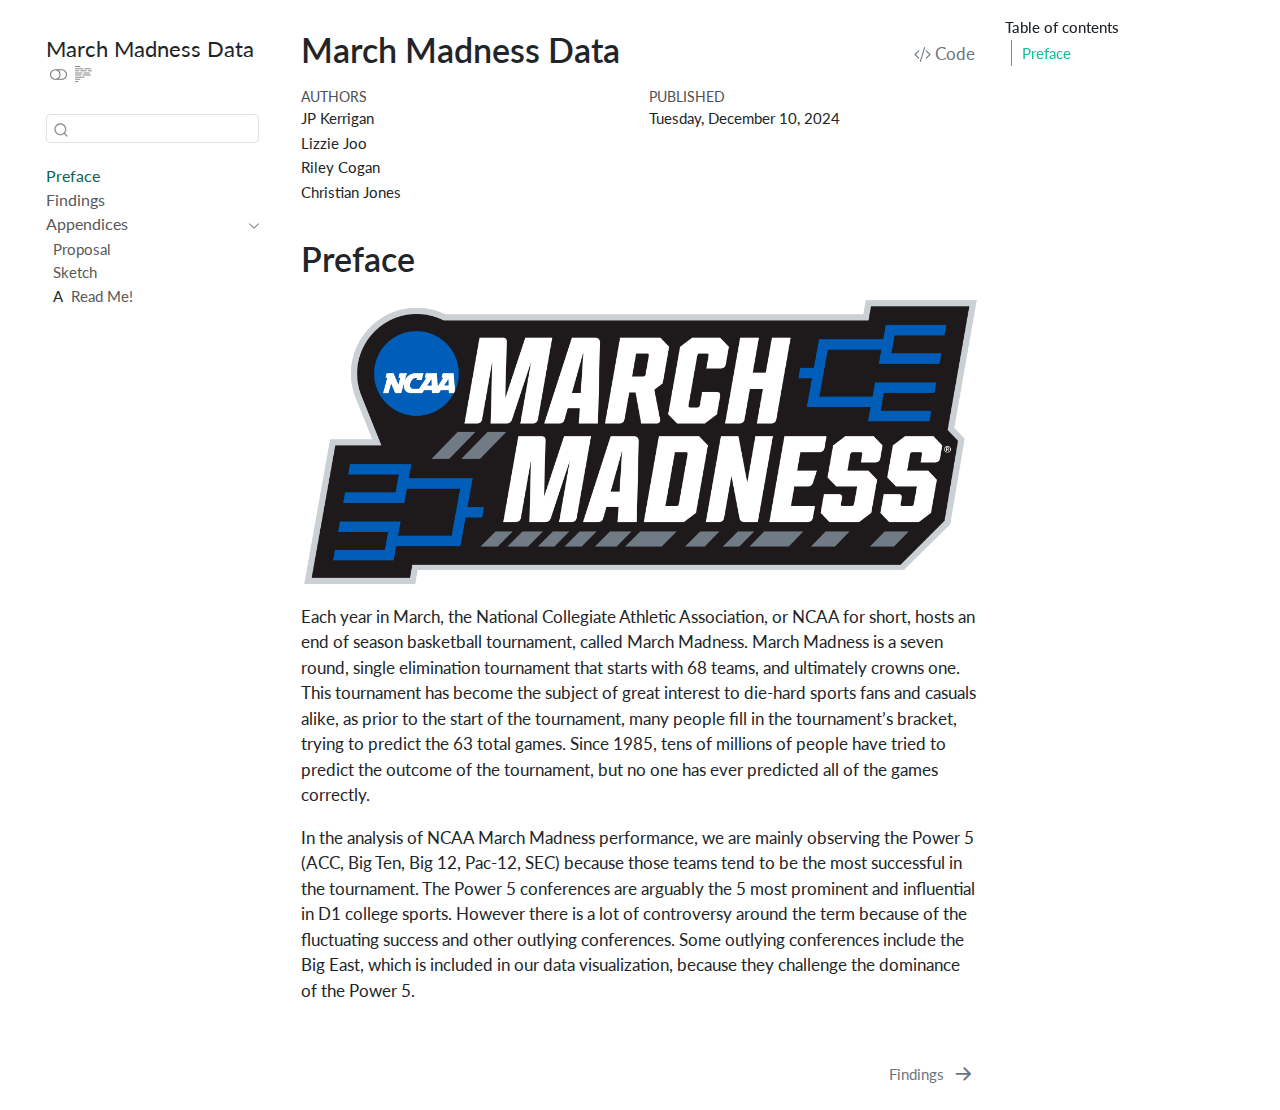
==== commit d024687a: "f" ====
--- a/docs/index.html
+++ b/docs/index.html
@@ -186,6 +186,12 @@
  <span class="menu-text">Sketch</span></a>
   </div>
 </li>
+          <li class="sidebar-item">
+  <div class="sidebar-item-container"> 
+  <a href="./README.html" class="sidebar-item-text sidebar-link">
+ <span class="menu-text"><span class="chapter-number">A</span>&nbsp; <span class="chapter-title">Read Me!</span></span></a>
+  </div>
+</li>
       </ul>
   </li>
     </ul>
@@ -227,7 +233,7 @@
     <div>
     <div class="quarto-title-meta-heading">Published</div>
     <div class="quarto-title-meta-contents">
-      <p class="date">Monday, December 9, 2024</p>
+      <p class="date">Tuesday, December 10, 2024</p>
     </div>
   </div>
   
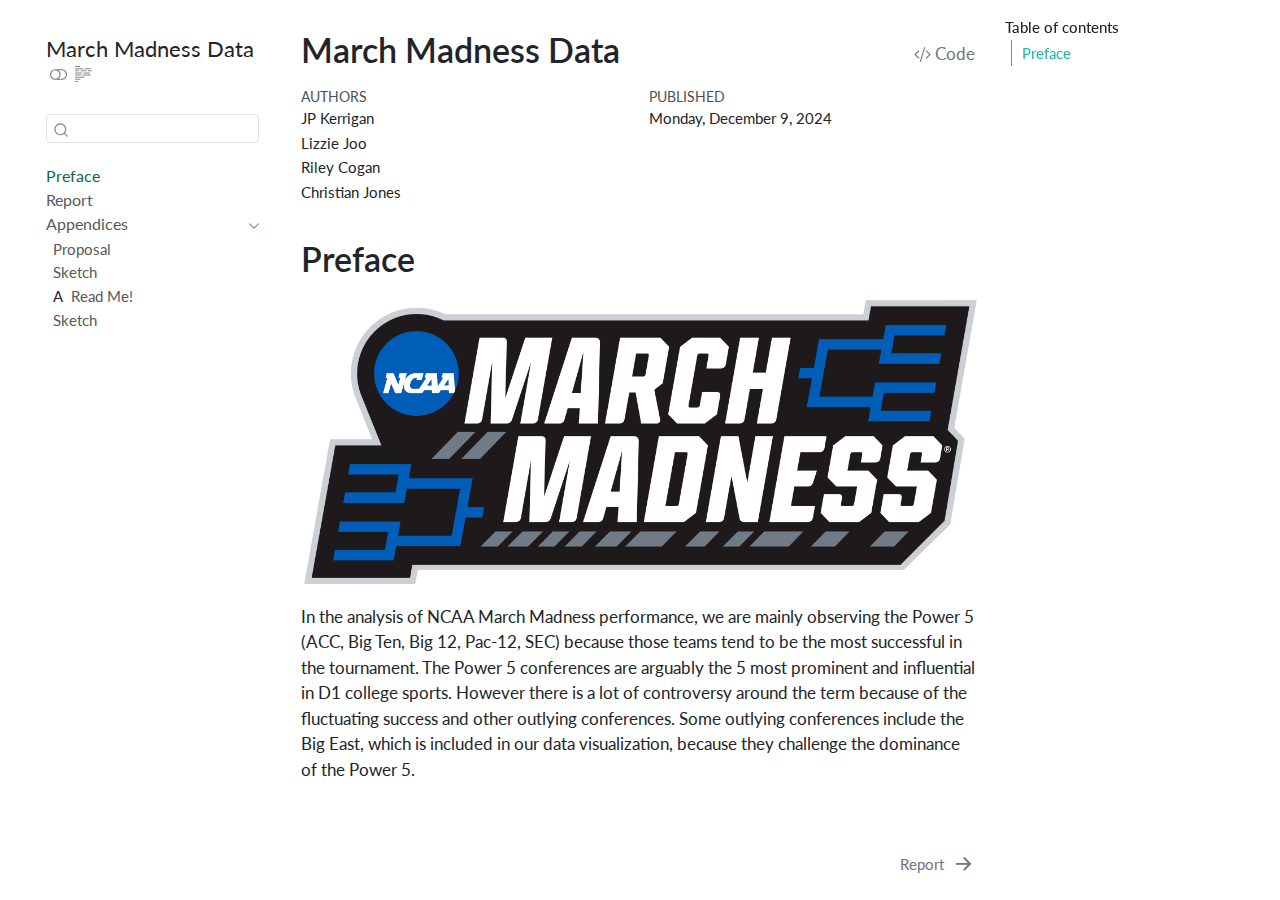
==== commit bc5486dd: "push" ====
--- a/docs/index.html
+++ b/docs/index.html
@@ -162,7 +162,7 @@
         <li class="sidebar-item">
   <div class="sidebar-item-container"> 
   <a href="./report.html" class="sidebar-item-text sidebar-link">
- <span class="menu-text">Findings</span></a>
+ <span class="menu-text">Report</span></a>
   </div>
 </li>
         <li class="sidebar-item sidebar-item-section">
@@ -190,6 +190,12 @@
   <div class="sidebar-item-container"> 
   <a href="./README.html" class="sidebar-item-text sidebar-link">
  <span class="menu-text"><span class="chapter-number">A</span>&nbsp; <span class="chapter-title">Read Me!</span></span></a>
+  </div>
+</li>
+          <li class="sidebar-item">
+  <div class="sidebar-item-container"> 
+  <a href="./-2.html" class="sidebar-item-text sidebar-link">
+ <span class="menu-text">Sketch</span></a>
   </div>
 </li>
       </ul>
@@ -233,7 +239,7 @@
     <div>
     <div class="quarto-title-meta-heading">Published</div>
     <div class="quarto-title-meta-contents">
-      <p class="date">Tuesday, December 10, 2024</p>
+      <p class="date">Monday, December 9, 2024</p>
     </div>
   </div>
   
@@ -248,7 +254,6 @@
 <section id="preface" class="level1 unnumbered">
 <h1 class="unnumbered">Preface</h1>
 <p><img src="madness.png" class="img-fluid"></p>
-<p>Each year in March, the National Collegiate Athletic Association, or NCAA for short, hosts an end of season basketball tournament, called March Madness. March Madness is a seven round, single elimination tournament that starts with 68 teams, and ultimately crowns one. This tournament has become the subject of great interest to die-hard sports fans and casuals alike, as prior to the start of the tournament, many people fill in the tournament’s bracket, trying to predict the 63 total games. Since 1985, tens of millions of people have tried to predict the outcome of the tournament, but no one has ever predicted all of the games correctly.</p>
 <p>In the analysis of NCAA March Madness performance, we are mainly observing the Power 5 (ACC, Big Ten, Big 12, Pac-12, SEC) because those teams tend to be the most successful in the tournament. The Power 5 conferences are arguably the 5 most prominent and influential in D1 college sports. However there is a lot of controversy around the term because of the fluctuating success and other outlying conferences. Some outlying conferences include the Big East, which is included in our data visualization, because they challenge the dominance of the Power 5.</p>
 
 
@@ -876,8 +881,8 @@
   <div class="nav-page nav-page-previous">
   </div>
   <div class="nav-page nav-page-next">
-      <a href="./report.html" class="pagination-link" aria-label="Findings">
-        <span class="nav-page-text">Findings</span> <i class="bi bi-arrow-right-short"></i>
+      <a href="./report.html" class="pagination-link" aria-label="Report">
+        <span class="nav-page-text">Report</span> <i class="bi bi-arrow-right-short"></i>
       </a>
   </div>
 </nav><div class="modal fade" id="quarto-embedded-source-code-modal" tabindex="-1" aria-labelledby="quarto-embedded-source-code-modal-label" aria-hidden="true"><div class="modal-dialog modal-dialog-scrollable"><div class="modal-content"><div class="modal-header"><h5 class="modal-title" id="quarto-embedded-source-code-modal-label">Source Code</h5><button class="btn-close" data-bs-dismiss="modal"></button></div><div class="modal-body"><div class="">
@@ -887,9 +892,8 @@
 <span id="cb1-4"><a href="#cb1-4"></a><span class="al">![](madness.png)</span></span>
 <span id="cb1-5"><a href="#cb1-5"></a></span>
 <span id="cb1-6"><a href="#cb1-6"></a></span>
-<span id="cb1-7"><a href="#cb1-7"></a>Each year in March, the National Collegiate Athletic Association, or NCAA for short, hosts an end of season basketball tournament, called March Madness. March Madness is a seven round, single elimination tournament that starts with 68 teams, and ultimately crowns one. This tournament has become the subject of great interest to die-hard sports fans and casuals alike, as prior to the start of the tournament, many people fill in the tournament’s bracket, trying to predict the 63 total games. Since 1985, tens of millions of people have tried to predict the outcome of the tournament, but no one has ever predicted all of the games correctly. </span>
-<span id="cb1-8"><a href="#cb1-8"></a></span>
-<span id="cb1-9"><a href="#cb1-9"></a>In the analysis of NCAA March Madness performance, we are mainly observing the Power 5 (ACC, Big Ten, Big 12, Pac-12, SEC) because those teams tend to be the most successful in the tournament. The Power 5 conferences are arguably the 5 most prominent and influential in D1 college sports. However there is a lot of controversy around the term because of the fluctuating success and other outlying conferences. Some outlying conferences include the Big East, which is included in our data visualization, because they challenge the dominance of the Power 5. </span></code><button title="Copy to Clipboard" class="code-copy-button" data-in-quarto-modal=""><i class="bi"></i></button></pre></div>
+<span id="cb1-7"><a href="#cb1-7"></a></span>
+<span id="cb1-8"><a href="#cb1-8"></a>In the analysis of NCAA March Madness performance, we are mainly observing the Power 5 (ACC, Big Ten, Big 12, Pac-12, SEC) because those teams tend to be the most successful in the tournament. The Power 5 conferences are arguably the 5 most prominent and influential in D1 college sports. However there is a lot of controversy around the term because of the fluctuating success and other outlying conferences. Some outlying conferences include the Big East, which is included in our data visualization, because they challenge the dominance of the Power 5. </span></code><button title="Copy to Clipboard" class="code-copy-button" data-in-quarto-modal=""><i class="bi"></i></button></pre></div>
 </div></div></div></div></div>
 </div> <!-- /content -->
 
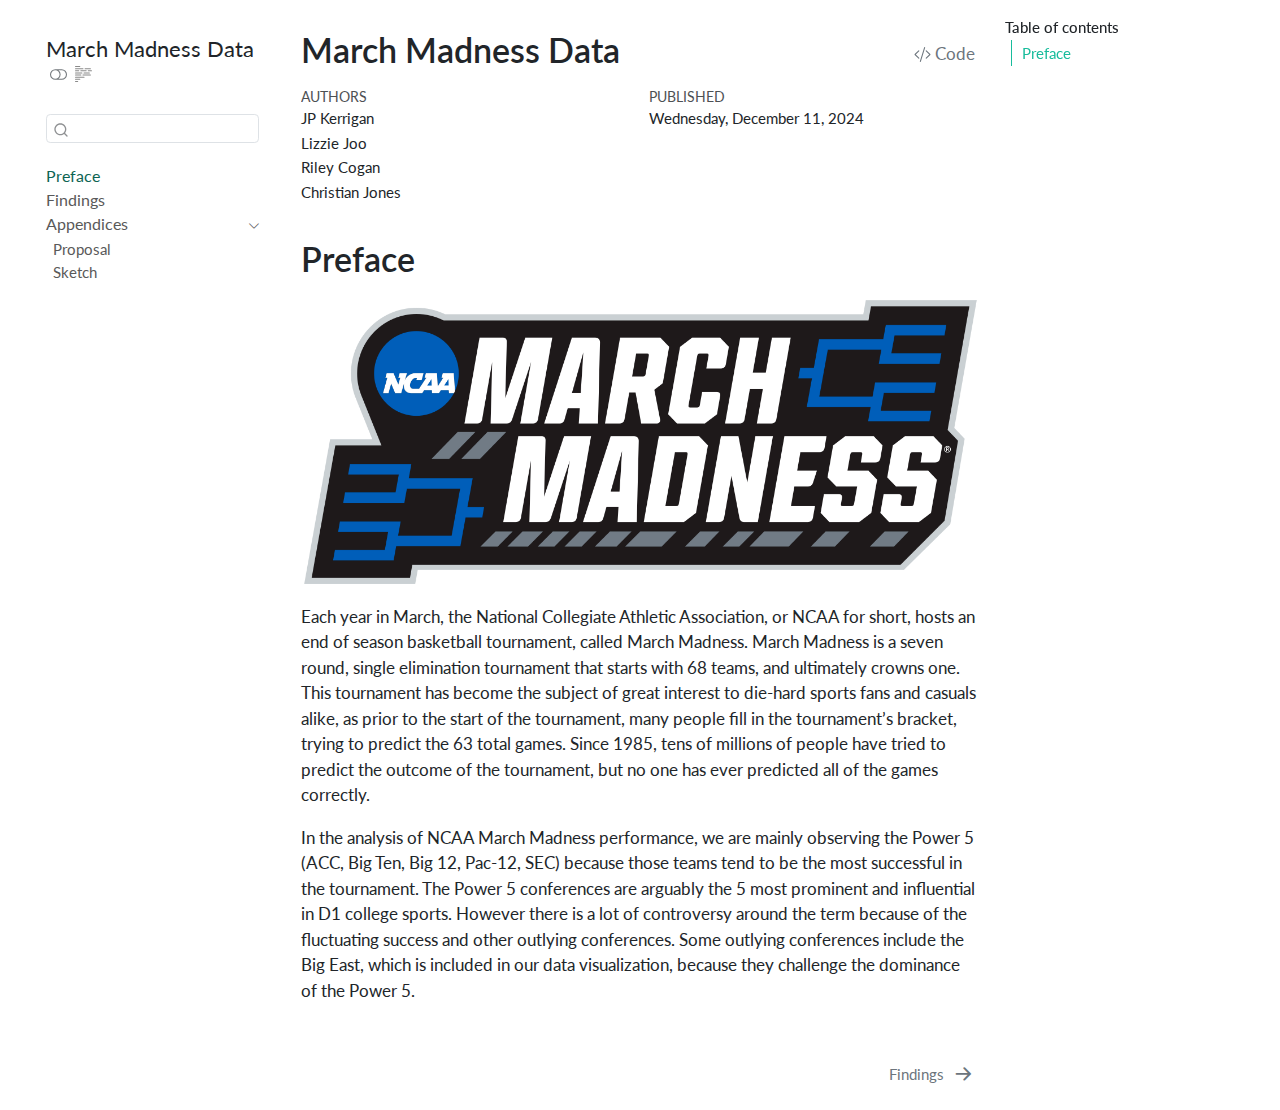
==== commit 59b1c6ee: "." ====
--- a/docs/index.html
+++ b/docs/index.html
@@ -162,7 +162,7 @@
         <li class="sidebar-item">
   <div class="sidebar-item-container"> 
   <a href="./report.html" class="sidebar-item-text sidebar-link">
- <span class="menu-text">Report</span></a>
+ <span class="menu-text">Findings</span></a>
   </div>
 </li>
         <li class="sidebar-item sidebar-item-section">
@@ -183,18 +183,6 @@
           <li class="sidebar-item">
   <div class="sidebar-item-container"> 
   <a href="./sketch.html" class="sidebar-item-text sidebar-link">
- <span class="menu-text">Sketch</span></a>
-  </div>
-</li>
-          <li class="sidebar-item">
-  <div class="sidebar-item-container"> 
-  <a href="./README.html" class="sidebar-item-text sidebar-link">
- <span class="menu-text"><span class="chapter-number">A</span>&nbsp; <span class="chapter-title">Read Me!</span></span></a>
-  </div>
-</li>
-          <li class="sidebar-item">
-  <div class="sidebar-item-container"> 
-  <a href="./-2.html" class="sidebar-item-text sidebar-link">
  <span class="menu-text">Sketch</span></a>
   </div>
 </li>
@@ -239,7 +227,7 @@
     <div>
     <div class="quarto-title-meta-heading">Published</div>
     <div class="quarto-title-meta-contents">
-      <p class="date">Monday, December 9, 2024</p>
+      <p class="date">Wednesday, December 11, 2024</p>
     </div>
   </div>
   
@@ -254,6 +242,7 @@
 <section id="preface" class="level1 unnumbered">
 <h1 class="unnumbered">Preface</h1>
 <p><img src="madness.png" class="img-fluid"></p>
+<p>Each year in March, the National Collegiate Athletic Association, or NCAA for short, hosts an end of season basketball tournament, called March Madness. March Madness is a seven round, single elimination tournament that starts with 68 teams, and ultimately crowns one. This tournament has become the subject of great interest to die-hard sports fans and casuals alike, as prior to the start of the tournament, many people fill in the tournament’s bracket, trying to predict the 63 total games. Since 1985, tens of millions of people have tried to predict the outcome of the tournament, but no one has ever predicted all of the games correctly.</p>
 <p>In the analysis of NCAA March Madness performance, we are mainly observing the Power 5 (ACC, Big Ten, Big 12, Pac-12, SEC) because those teams tend to be the most successful in the tournament. The Power 5 conferences are arguably the 5 most prominent and influential in D1 college sports. However there is a lot of controversy around the term because of the fluctuating success and other outlying conferences. Some outlying conferences include the Big East, which is included in our data visualization, because they challenge the dominance of the Power 5.</p>
 
 
@@ -881,8 +870,8 @@
   <div class="nav-page nav-page-previous">
   </div>
   <div class="nav-page nav-page-next">
-      <a href="./report.html" class="pagination-link" aria-label="Report">
-        <span class="nav-page-text">Report</span> <i class="bi bi-arrow-right-short"></i>
+      <a href="./report.html" class="pagination-link" aria-label="Findings">
+        <span class="nav-page-text">Findings</span> <i class="bi bi-arrow-right-short"></i>
       </a>
   </div>
 </nav><div class="modal fade" id="quarto-embedded-source-code-modal" tabindex="-1" aria-labelledby="quarto-embedded-source-code-modal-label" aria-hidden="true"><div class="modal-dialog modal-dialog-scrollable"><div class="modal-content"><div class="modal-header"><h5 class="modal-title" id="quarto-embedded-source-code-modal-label">Source Code</h5><button class="btn-close" data-bs-dismiss="modal"></button></div><div class="modal-body"><div class="">
@@ -892,8 +881,9 @@
 <span id="cb1-4"><a href="#cb1-4"></a><span class="al">![](madness.png)</span></span>
 <span id="cb1-5"><a href="#cb1-5"></a></span>
 <span id="cb1-6"><a href="#cb1-6"></a></span>
-<span id="cb1-7"><a href="#cb1-7"></a></span>
-<span id="cb1-8"><a href="#cb1-8"></a>In the analysis of NCAA March Madness performance, we are mainly observing the Power 5 (ACC, Big Ten, Big 12, Pac-12, SEC) because those teams tend to be the most successful in the tournament. The Power 5 conferences are arguably the 5 most prominent and influential in D1 college sports. However there is a lot of controversy around the term because of the fluctuating success and other outlying conferences. Some outlying conferences include the Big East, which is included in our data visualization, because they challenge the dominance of the Power 5. </span></code><button title="Copy to Clipboard" class="code-copy-button" data-in-quarto-modal=""><i class="bi"></i></button></pre></div>
+<span id="cb1-7"><a href="#cb1-7"></a>Each year in March, the National Collegiate Athletic Association, or NCAA for short, hosts an end of season basketball tournament, called March Madness. March Madness is a seven round, single elimination tournament that starts with 68 teams, and ultimately crowns one. This tournament has become the subject of great interest to die-hard sports fans and casuals alike, as prior to the start of the tournament, many people fill in the tournament’s bracket, trying to predict the 63 total games. Since 1985, tens of millions of people have tried to predict the outcome of the tournament, but no one has ever predicted all of the games correctly. </span>
+<span id="cb1-8"><a href="#cb1-8"></a></span>
+<span id="cb1-9"><a href="#cb1-9"></a>In the analysis of NCAA March Madness performance, we are mainly observing the Power 5 (ACC, Big Ten, Big 12, Pac-12, SEC) because those teams tend to be the most successful in the tournament. The Power 5 conferences are arguably the 5 most prominent and influential in D1 college sports. However there is a lot of controversy around the term because of the fluctuating success and other outlying conferences. Some outlying conferences include the Big East, which is included in our data visualization, because they challenge the dominance of the Power 5. </span></code><button title="Copy to Clipboard" class="code-copy-button" data-in-quarto-modal=""><i class="bi"></i></button></pre></div>
 </div></div></div></div></div>
 </div> <!-- /content -->
 
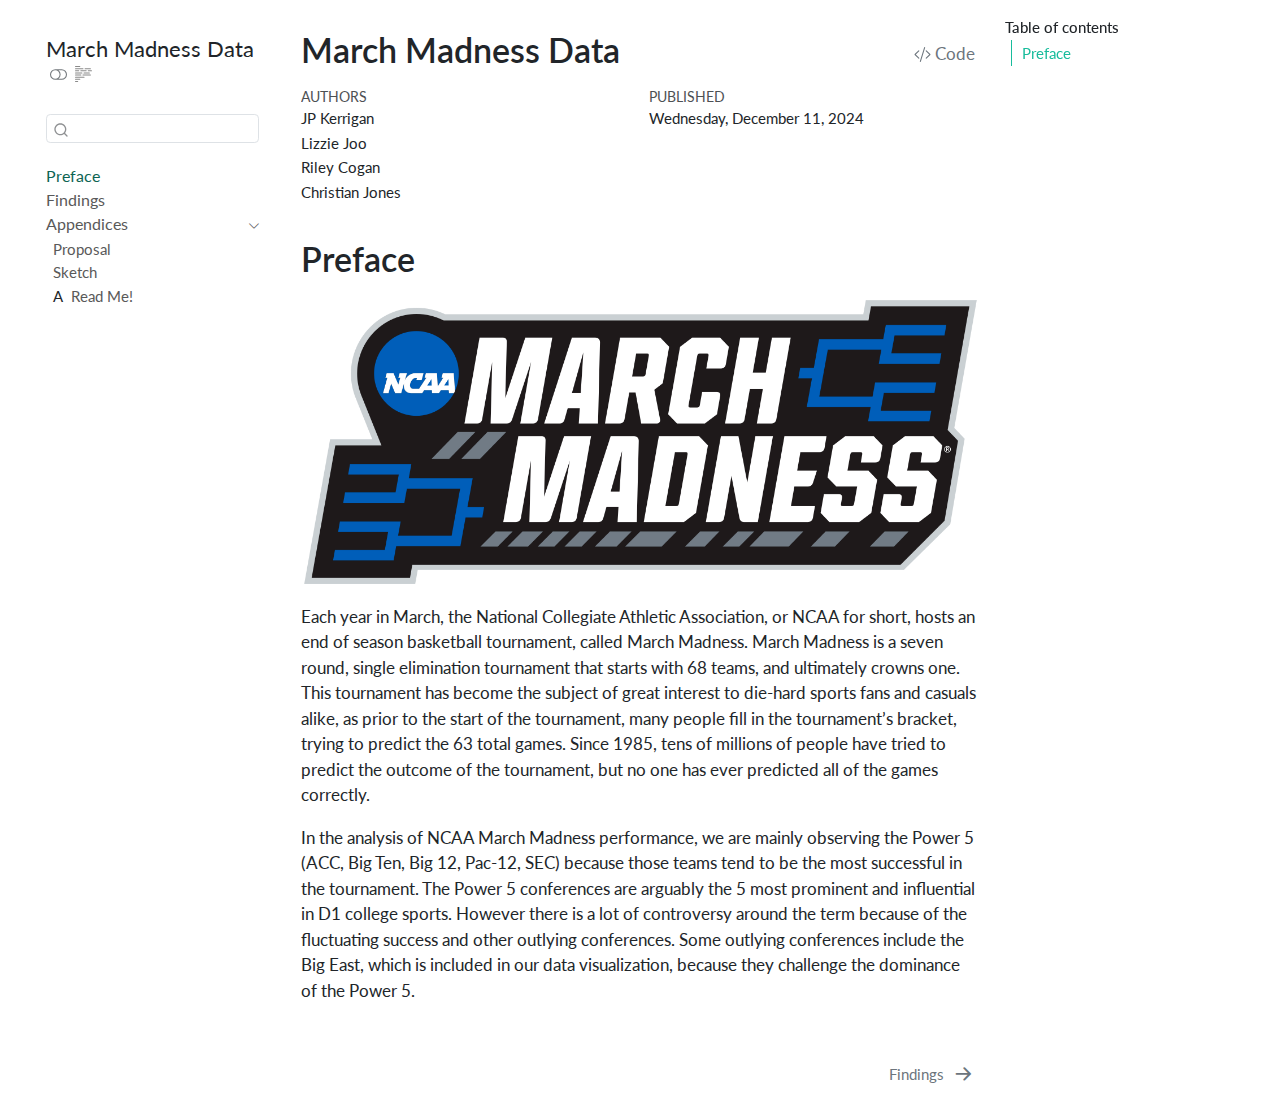
==== commit a5928caf: "Merge branch 'main' of https://github.com/mac-stat112-f24/project-amin-machine" ====
--- a/docs/index.html
+++ b/docs/index.html
@@ -184,6 +184,12 @@
   <div class="sidebar-item-container"> 
   <a href="./sketch.html" class="sidebar-item-text sidebar-link">
  <span class="menu-text">Sketch</span></a>
+  </div>
+</li>
+          <li class="sidebar-item">
+  <div class="sidebar-item-container"> 
+  <a href="./README.html" class="sidebar-item-text sidebar-link">
+ <span class="menu-text"><span class="chapter-number">A</span>&nbsp; <span class="chapter-title">Read Me!</span></span></a>
   </div>
 </li>
       </ul>
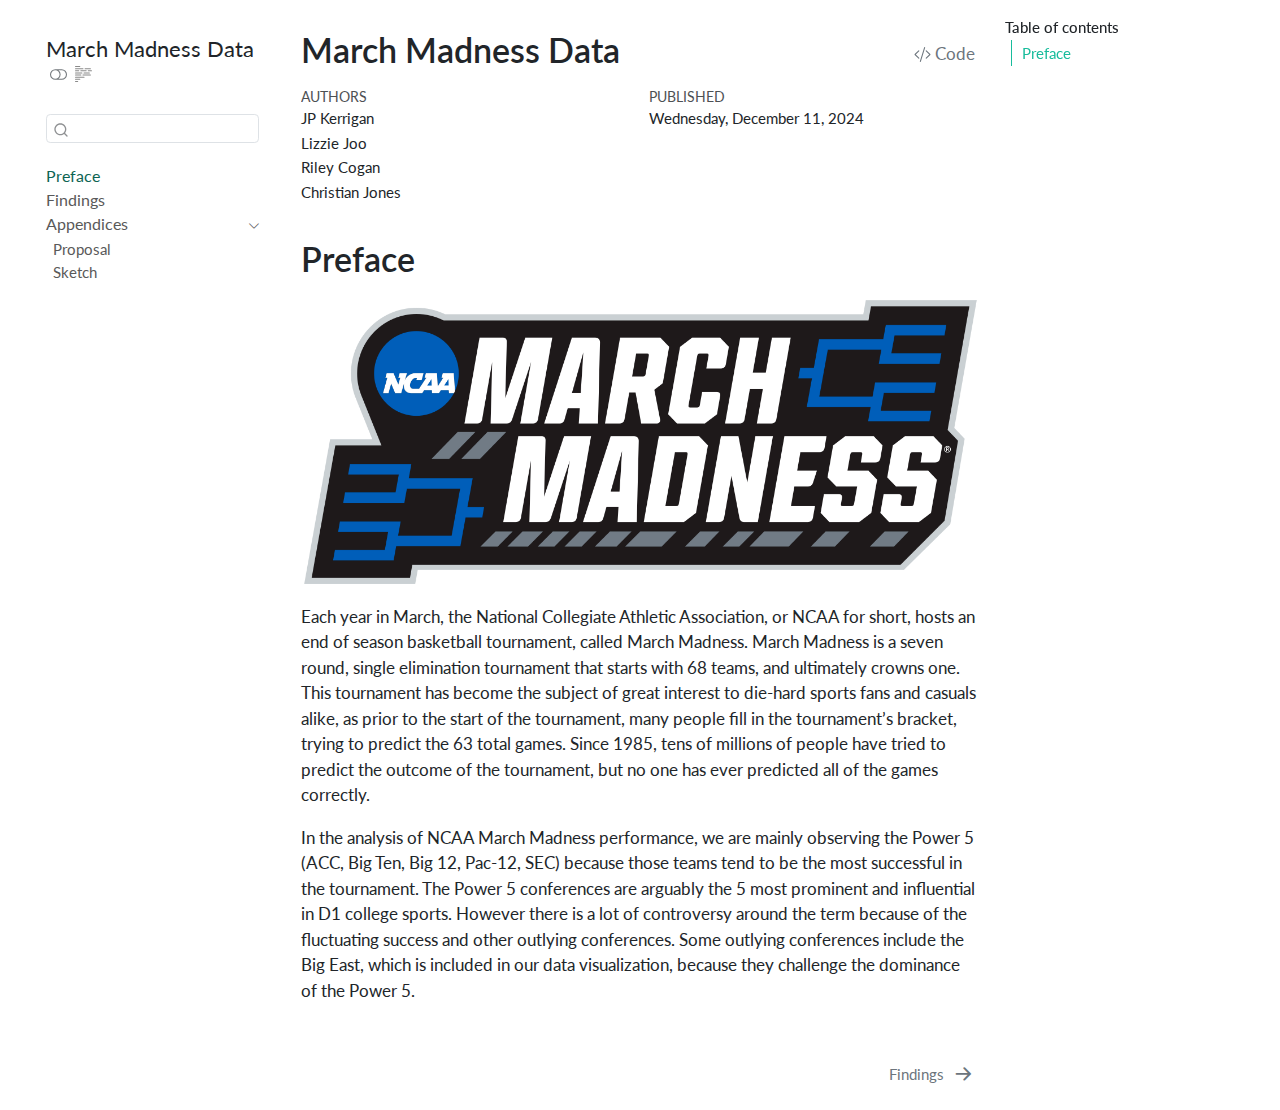
==== commit d091586b: "Merge branch 'main' of https://github.com/mac-stat112-f24/project-amin-machine" ====
--- a/docs/index.html
+++ b/docs/index.html
@@ -184,12 +184,6 @@
   <div class="sidebar-item-container"> 
   <a href="./sketch.html" class="sidebar-item-text sidebar-link">
  <span class="menu-text">Sketch</span></a>
-  </div>
-</li>
-          <li class="sidebar-item">
-  <div class="sidebar-item-container"> 
-  <a href="./README.html" class="sidebar-item-text sidebar-link">
- <span class="menu-text"><span class="chapter-number">A</span>&nbsp; <span class="chapter-title">Read Me!</span></span></a>
   </div>
 </li>
       </ul>
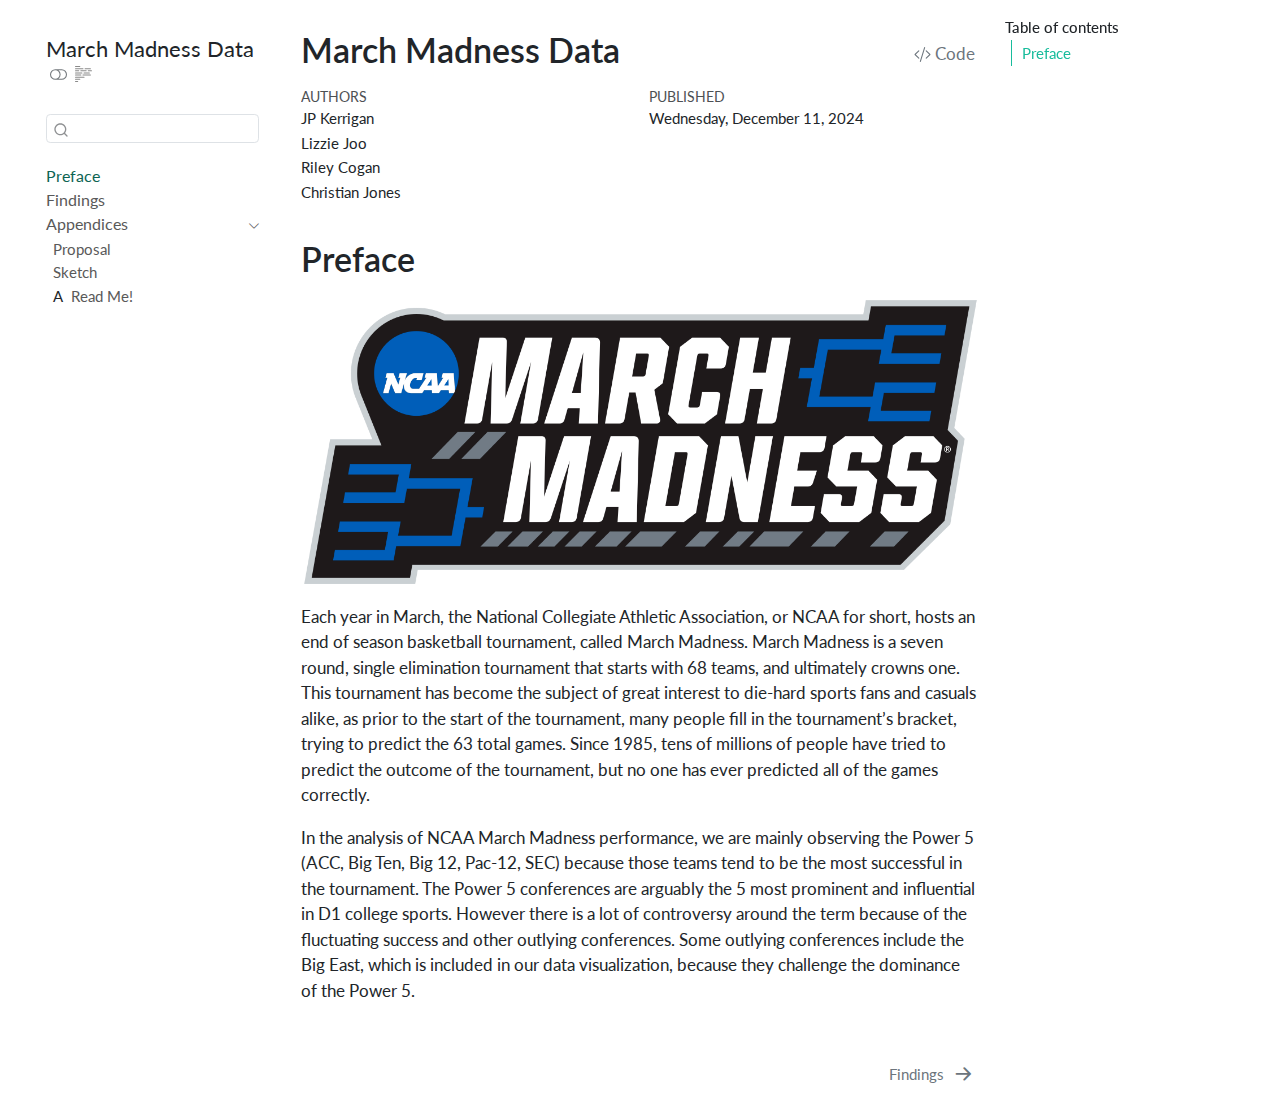
==== commit 9735f4ca: "read me" ====
--- a/docs/index.html
+++ b/docs/index.html
@@ -184,6 +184,12 @@
   <div class="sidebar-item-container"> 
   <a href="./sketch.html" class="sidebar-item-text sidebar-link">
  <span class="menu-text">Sketch</span></a>
+  </div>
+</li>
+          <li class="sidebar-item">
+  <div class="sidebar-item-container"> 
+  <a href="./README.html" class="sidebar-item-text sidebar-link">
+ <span class="menu-text"><span class="chapter-number">A</span>&nbsp; <span class="chapter-title">Read Me!</span></span></a>
   </div>
 </li>
       </ul>
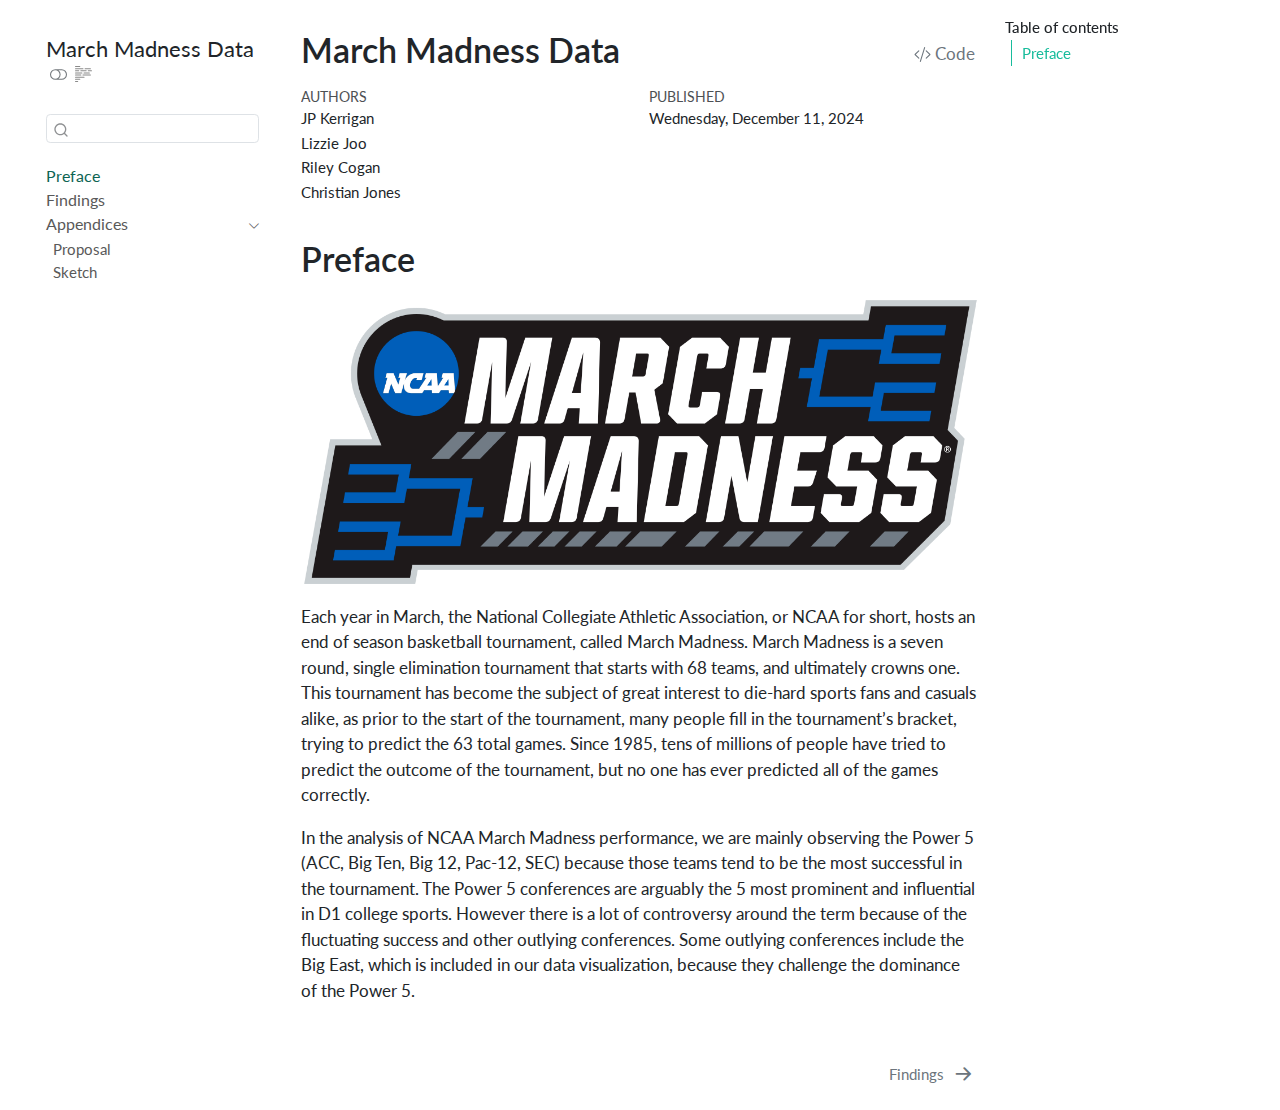
==== commit 6005a220: "." ====
--- a/docs/index.html
+++ b/docs/index.html
@@ -184,12 +184,6 @@
   <div class="sidebar-item-container"> 
   <a href="./sketch.html" class="sidebar-item-text sidebar-link">
  <span class="menu-text">Sketch</span></a>
-  </div>
-</li>
-          <li class="sidebar-item">
-  <div class="sidebar-item-container"> 
-  <a href="./README.html" class="sidebar-item-text sidebar-link">
- <span class="menu-text"><span class="chapter-number">A</span>&nbsp; <span class="chapter-title">Read Me!</span></span></a>
   </div>
 </li>
       </ul>
